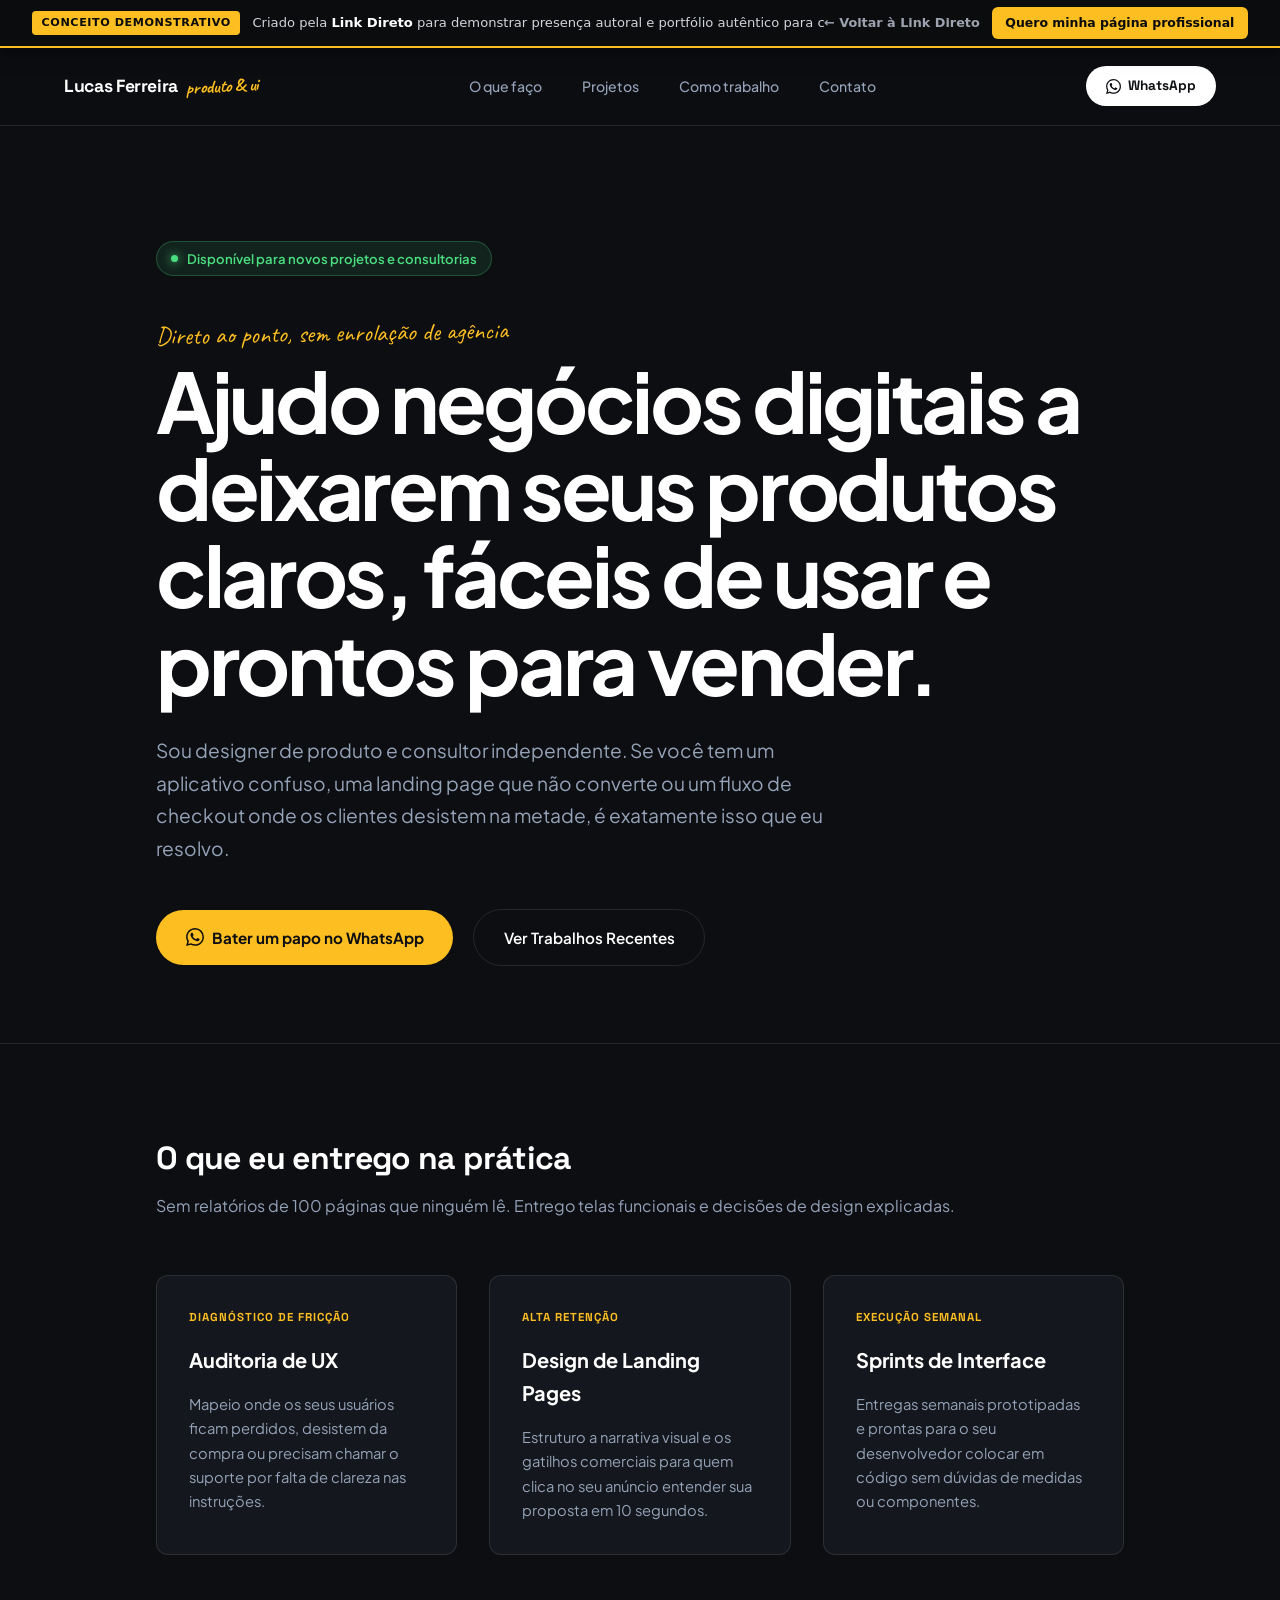
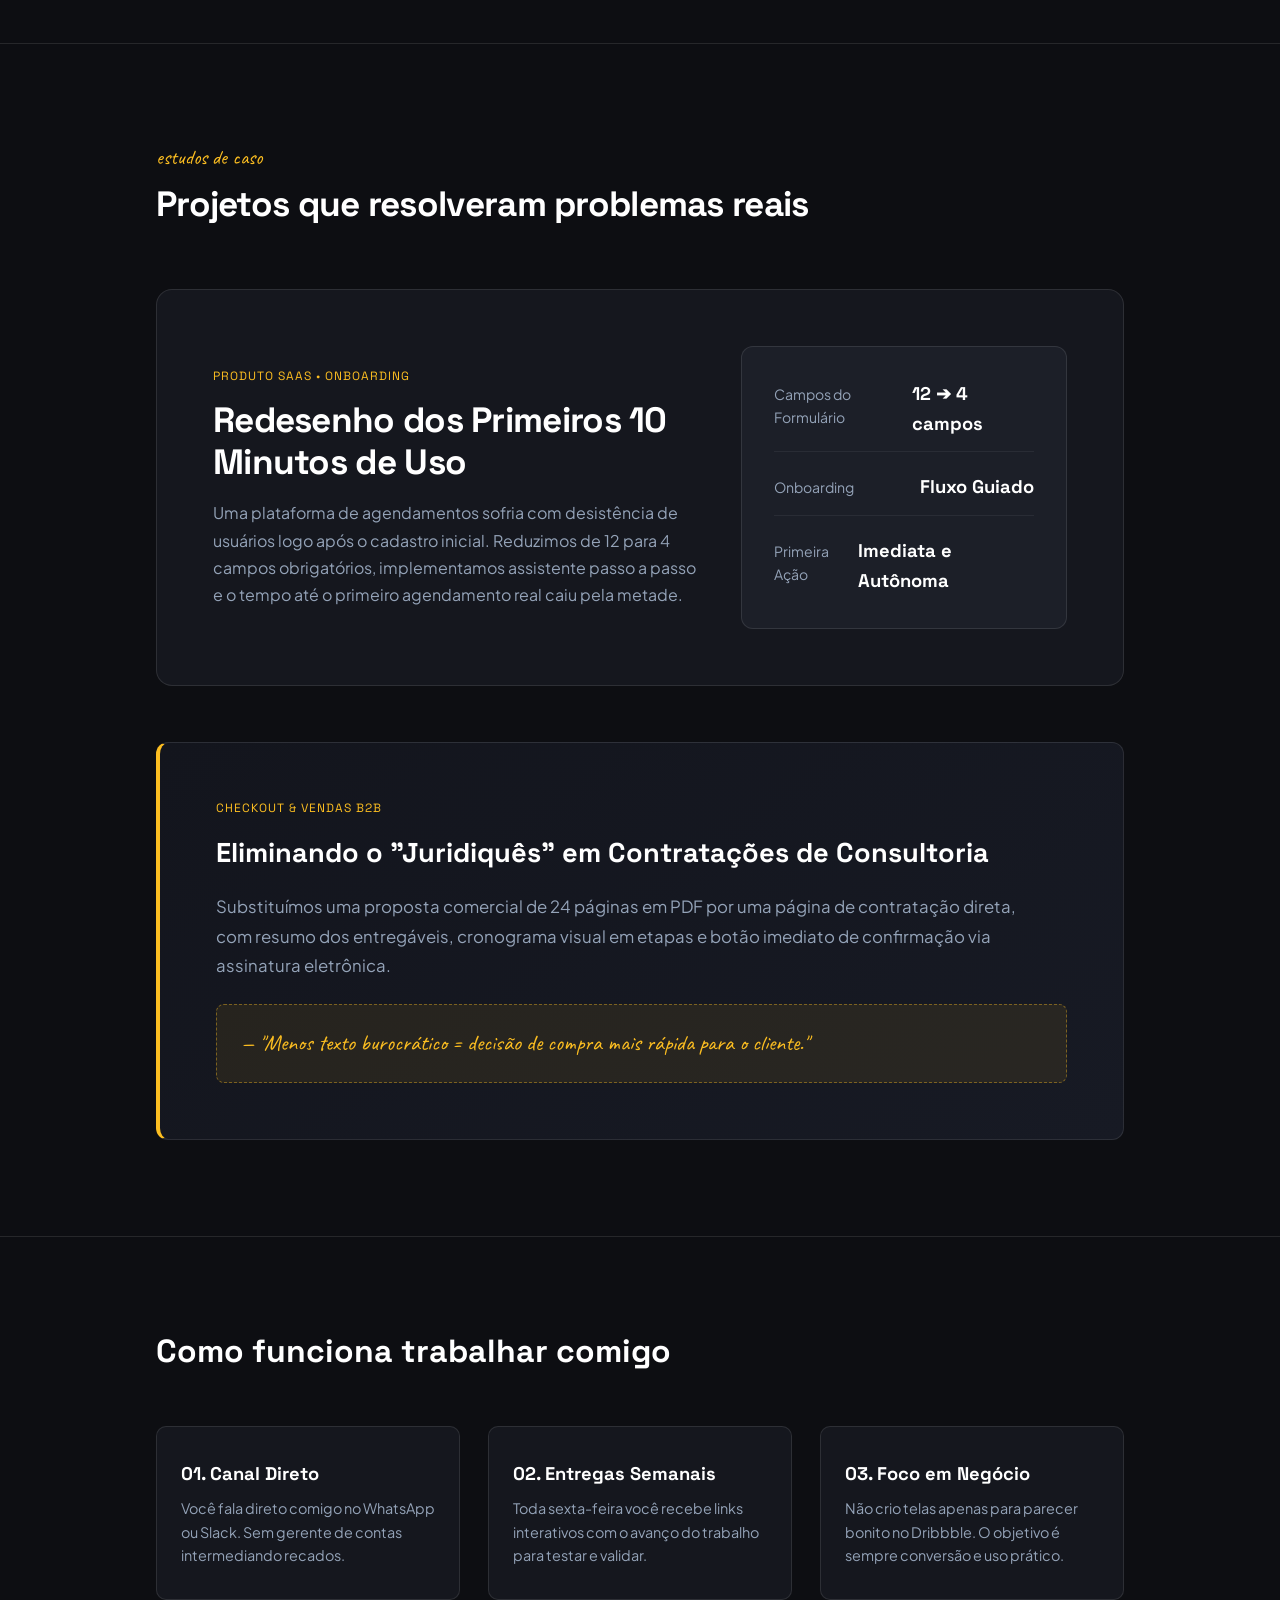
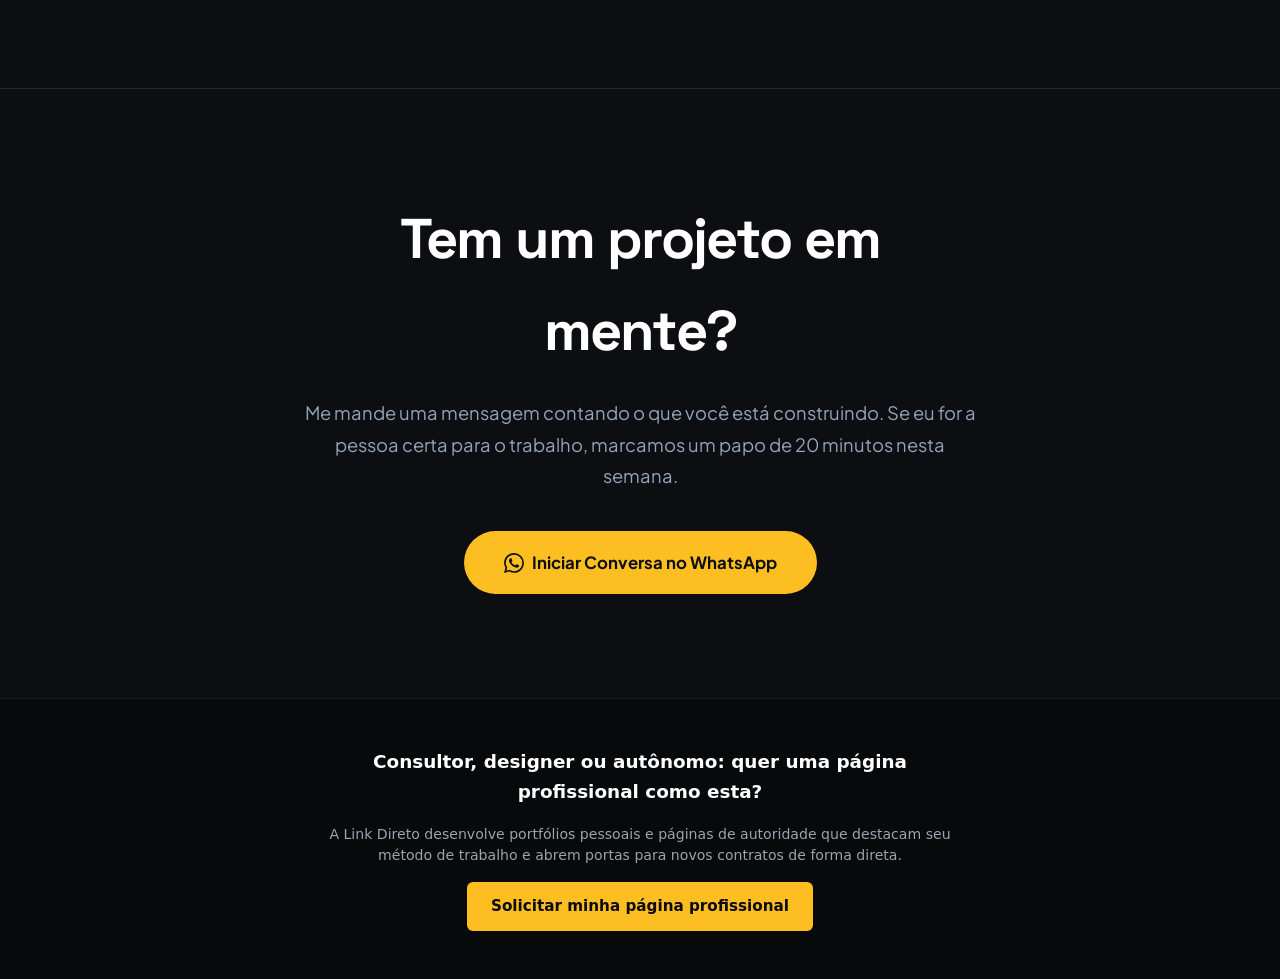
==== projetos/lucas-ferreira.html @ 42395b02 "primeiro commit" ====
<!DOCTYPE html>
<html lang="pt-BR">
<head>
  <meta charset="UTF-8">
  <meta name="viewport" content="width=device-width, initial-scale=1.0">
  <title>Lucas Ferreira — Estratégia de Produto & Design de Interface | Projeto Demonstrativo Link Direto</title>
  <meta name="description" content="Conceito demonstrativo para portfólio pessoal e consultores independentes criado pela Link Direto. Layout autoral, trabalhos selecionados e contato direto.">
  <link rel="icon" type="image/svg+xml" href="../favicon.svg">
  <link rel="preconnect" href="https://fonts.googleapis.com">
  <link rel="preconnect" href="https://fonts.gstatic.com" crossorigin>
  <link href="https://fonts.googleapis.com/css2?family=Plus+Jakarta+Sans:wght@400;500;600;700&family=Space+Grotesk:wght@500;600;700&family=Caveat:wght@600&display=swap" rel="stylesheet">
  <link rel="stylesheet" href="projetos.css">
  <style>
    /* ==========================================================================
       LUCAS FERREIRA — PORTFÓLIO PESSOAL, CRIATIVO & EXPERIMENTAL
       Paleta: Grafite Tátil (#101114), Areia (#F4F1EA), Amarelo Neon (#FCBE21),
       Verde Sinal (#4ADE80). Tipografia marcante e assimetria humana.
       ========================================================================== */
    :root {
      --p-bg: #0D0E12;
      --p-surface: #15171E;
      --p-card: #1C1F28;
      --p-border: rgba(255, 255, 255, 0.1);
      --p-accent: #FCBE21;
      --p-hand: 'Caveat', cursive;
      --p-mono: 'Space Grotesk', sans-serif;
      --p-body: 'Plus Jakarta Sans', sans-serif;
      --p-text: #F1F5F9;
      --p-muted: #94A3B8;
    }

    * { box-sizing: border-box; margin: 0; padding: 0; }

    body {
      background-color: var(--p-bg);
      color: var(--p-text);
      font-family: var(--p-body);
      line-height: 1.65;
    }

    a { text-decoration: none; color: inherit; }

    /* Barra Superior Pessoal */
    .personal-nav {
      position: sticky;
      top: var(--banner-height);
      background: rgba(13, 14, 18, 0.95);
      backdrop-filter: blur(16px);
      border-bottom: 1px solid var(--p-border);
      z-index: 100;
      padding: 1.15rem clamp(1.25rem, 5vw, 4rem);
      display: flex;
      align-items: center;
      justify-content: space-between;
    }

    .personal-signature {
      font-family: var(--p-mono);
      font-weight: 700;
      font-size: 1.1rem;
      letter-spacing: -0.02em;
      color: #FFFFFF;
      display: flex;
      align-items: center;
      gap: 0.5rem;
    }

    .signature-badge {
      font-family: var(--p-hand);
      font-size: 1.15rem;
      color: var(--p-accent);
      transform: rotate(-3deg);
    }

    .personal-nav-links {
      display: none;
      align-items: center;
      gap: 2.5rem;
      list-style: none;
      font-size: 0.88rem;
      font-weight: 500;
      color: var(--p-muted);
    }

    .personal-nav-links a:hover {
      color: #FFFFFF;
    }

    @media (min-width: 820px) {
      .personal-nav-links { display: flex; }
    }

    .btn-say-hi {
      background: #FFFFFF;
      color: #0D0E12;
      font-family: var(--p-mono);
      font-weight: 700;
      font-size: 0.85rem;
      padding: 0.55rem 1.25rem;
      border-radius: 999px;
      display: inline-flex;
      align-items: center;
      gap: 0.45rem;
      transition: all 180ms ease;
    }

    .btn-say-hi:hover {
      background: var(--p-accent);
      transform: scale(1.03);
    }

    .personal-container {
      max-width: 1080px;
      margin: 0 auto;
      padding: 0 clamp(1.25rem, 5vw, 3.5rem);
    }

    /* ==========================================================================
       HERO AUTORAL & PESSOAL
       ========================================================================== */
    .hero-personal {
      padding: clamp(4.5rem, 9vw, 8rem) 0 clamp(3.5rem, 6vw, 5.5rem);
      border-bottom: 1px solid var(--p-border);
      position: relative;
    }

    .status-live-tag {
      display: inline-flex;
      align-items: center;
      gap: 0.6rem;
      font-size: 0.82rem;
      font-weight: 600;
      color: #4ADE80;
      background: rgba(74, 222, 128, 0.1);
      border: 1px solid rgba(74, 222, 128, 0.25);
      padding: 0.35rem 0.85rem;
      border-radius: 999px;
      margin-bottom: 2rem;
    }

    .status-live-dot {
      width: 7px;
      height: 7px;
      background: #4ADE80;
      border-radius: 50%;
      box-shadow: 0 0 10px #4ADE80;
    }

    .hero-personal h1 {
      font-family: var(--font-mono);
      font-size: clamp(2.8rem, 6.5vw, 5.2rem);
      font-weight: 700;
      line-height: 1.05;
      letter-spacing: -0.04em;
      color: #FFFFFF;
      margin-bottom: 1.75rem;
    }

    .hero-handwritten-note {
      font-family: var(--p-hand);
      font-size: 1.55rem;
      color: var(--p-accent);
      display: block;
      margin-bottom: 0.5rem;
      transform: rotate(-1deg);
    }

    .hero-personal-bio {
      font-size: 1.2rem;
      color: var(--p-muted);
      line-height: 1.7;
      max-width: 680px;
      margin-bottom: 2.75rem;
    }

    .hero-personal-actions {
      display: flex;
      flex-wrap: wrap;
      align-items: center;
      gap: 1.25rem;
    }

    .btn-personal-primary {
      background: var(--p-accent);
      color: #0D0E12;
      font-weight: 700;
      font-size: 0.95rem;
      padding: 0.95rem 1.85rem;
      border-radius: 999px;
      display: inline-flex;
      align-items: center;
      gap: 0.5rem;
      transition: all 180ms ease;
    }

    .btn-personal-primary:hover {
      background: #FFFFFF;
      transform: translateY(-2px);
    }

    .btn-personal-ghost {
      border: 1px solid var(--p-border);
      color: #FFFFFF;
      font-weight: 600;
      font-size: 0.95rem;
      padding: 0.95rem 1.85rem;
      border-radius: 999px;
      transition: all 180ms ease;
    }

    .btn-personal-ghost:hover {
      border-color: #FFFFFF;
    }

    /* ==========================================================================
       SEÇÃO: O QUE EU FAÇO NA PRÁTICA
       ========================================================================== */
    .skills-practical-section {
      padding: 5.5rem 0;
      border-bottom: 1px solid var(--p-border);
    }

    .skills-header-personal {
      display: flex;
      flex-direction: column;
      gap: 0.5rem;
      margin-bottom: 3.5rem;
    }

    .skills-header-personal h2 {
      font-family: var(--p-mono);
      font-size: 2rem;
      letter-spacing: -0.02em;
      color: #FFFFFF;
    }

    .practical-grid {
      display: grid;
      grid-template-columns: 1fr;
      gap: 2rem;
    }

    @media (min-width: 768px) {
      .practical-grid {
        grid-template-columns: repeat(3, 1fr);
      }
    }

    .practical-card {
      background: var(--p-surface);
      border: 1px solid var(--p-border);
      border-radius: 12px;
      padding: 2rem;
      display: flex;
      flex-direction: column;
      gap: 1rem;
      position: relative;
    }

    .practical-tag {
      font-family: var(--p-mono);
      font-size: 0.72rem;
      font-weight: 700;
      text-transform: uppercase;
      letter-spacing: 1px;
      color: var(--p-accent);
    }

    .practical-card h3 {
      font-size: 1.25rem;
      color: #FFFFFF;
    }

    .practical-card p {
      font-size: 0.92rem;
      color: var(--p-muted);
      line-height: 1.65;
    }

    /* ==========================================================================
       SEÇÃO: TRABALHOS SELECIONADOS (FORMATOS DIFERENTES & ASSIMÉTRICOS)
       ========================================================================== */
    .cases-unique-section {
      padding: 6rem 0;
      border-bottom: 1px solid var(--p-border);
    }

    .cases-flow {
      display: flex;
      flex-direction: column;
      gap: 3.5rem;
    }

    /* CASO 1: Layout Horizontal com Destaque de Métricas */
    .case-wide-box {
      background: var(--p-surface);
      border: 1px solid var(--p-border);
      border-radius: 16px;
      padding: clamp(2rem, 5vw, 3.5rem);
      display: grid;
      grid-template-columns: 1fr;
      gap: 2.5rem;
      align-items: center;
    }

    @media (min-width: 860px) {
      .case-wide-box {
        grid-template-columns: 1.2fr 0.8fr;
      }
    }

    .case-category-pill {
      font-family: var(--p-mono);
      font-size: 0.75rem;
      color: var(--p-accent);
      text-transform: uppercase;
      letter-spacing: 1px;
      margin-bottom: 0.75rem;
      display: block;
    }

    .case-wide-box h3 {
      font-family: var(--p-mono);
      font-size: clamp(1.6rem, 3vw, 2.2rem);
      color: #FFFFFF;
      letter-spacing: -0.02em;
      margin-bottom: 1rem;
      line-height: 1.2;
    }

    .case-wide-box p {
      font-size: 1rem;
      color: var(--p-muted);
      line-height: 1.7;
    }

    .case-metrics-card {
      background: var(--p-card);
      border: 1px solid var(--p-border);
      border-radius: 12px;
      padding: 2rem;
      display: flex;
      flex-direction: column;
      gap: 1.25rem;
    }

    .metric-row-personal {
      display: flex;
      justify-content: space-between;
      align-items: baseline;
      border-bottom: 1px solid rgba(255, 255, 255, 0.06);
      padding-bottom: 0.75rem;
    }

    .metric-row-personal:last-child {
      border-bottom: none;
      padding-bottom: 0;
    }

    .metric-row-personal span {
      font-size: 0.88rem;
      color: var(--p-muted);
    }

    .metric-row-personal strong {
      font-family: var(--p-mono);
      font-size: 1.15rem;
      color: #FFFFFF;
    }

    /* CASO 2: Layout Baseado em Texto & Anotações de Decisão */
    .case-text-editorial {
      background: linear-gradient(145deg, #13151D 0%, #171A24 100%);
      border: 1px solid var(--p-border);
      border-left: 4px solid var(--p-accent);
      border-radius: 12px;
      padding: clamp(2rem, 5vw, 3.5rem);
    }

    .case-text-editorial h3 {
      font-family: var(--p-mono);
      font-size: 1.7rem;
      color: #FFFFFF;
      margin-bottom: 1rem;
    }

    .case-text-editorial p {
      font-size: 1.05rem;
      color: var(--p-muted);
      line-height: 1.75;
      margin-bottom: 1.5rem;
      max-width: 820px;
    }

    .designer-note {
      background: rgba(252, 190, 33, 0.08);
      border: 1px dashed rgba(252, 190, 33, 0.4);
      padding: 1.25rem 1.5rem;
      border-radius: 8px;
      display: flex;
      align-items: center;
      gap: 1rem;
    }

    .note-hand {
      font-family: var(--p-hand);
      font-size: 1.4rem;
      color: var(--p-accent);
      flex: 1;
    }

    /* ==========================================================================
       SEÇÃO: COMO É TRABALHAR COMIGO (SEM BUROCRACIA)
       ========================================================================== */
    .how-we-work-section {
      padding: 5.5rem 0;
      border-bottom: 1px solid var(--p-border);
    }

    .rules-grid {
      display: grid;
      grid-template-columns: 1fr;
      gap: 1.75rem;
    }

    @media (min-width: 768px) {
      .rules-grid {
        grid-template-columns: repeat(3, 1fr);
      }
    }

    .rule-item {
      background: var(--p-surface);
      border: 1px solid var(--p-border);
      border-radius: 10px;
      padding: 2rem 1.5rem;
    }

    .rule-item h4 {
      font-family: var(--p-mono);
      font-size: 1.15rem;
      color: #FFFFFF;
      margin-bottom: 0.5rem;
    }

    .rule-item p {
      font-size: 0.9rem;
      color: var(--p-muted);
      line-height: 1.6;
    }

    /* ==========================================================================
       SEÇÃO: VAMOS CONVERSAR
       ========================================================================== */
    .cta-personal-section {
      padding: 6.5rem 0;
      text-align: center;
    }

    .cta-box-personal {
      max-width: 680px;
      margin: 0 auto;
    }

    .cta-box-personal h2 {
      font-family: var(--p-mono);
      font-size: clamp(2.3rem, 5vw, 3.5rem);
      letter-spacing: -0.03em;
      color: #FFFFFF;
      margin-bottom: 1.25rem;
    }

    .cta-box-personal p {
      font-size: 1.15rem;
      color: var(--p-muted);
      margin-bottom: 2.5rem;
      line-height: 1.7;
    }
  </style>
</head>
<body>

  <!-- Top Banner de Transparência Link Direto -->
  <aside class="demo-top-banner" aria-label="Aviso de Projeto Demonstrativo">
    <div class="demo-banner-content">
      <span class="demo-pill">Conceito Demonstrativo</span>
      <span class="demo-banner-text">
        Criado pela <strong>Link Direto</strong> para demonstrar presença autoral e portfólio autêntico para consultores e profissionais independentes.
      </span>
    </div>
    <div class="demo-banner-actions">
      <a href="../index.html#projetos" class="btn-banner-back">← Voltar à Link Direto</a>
      <a href="../index.html#contato" class="btn-banner-cta">Quero minha página profissional</a>
    </div>
  </aside>

  <div class="demo-page-wrapper">
    <!-- Navegação Pessoal -->
    <header class="personal-nav">
      <div class="personal-signature">
        Lucas Ferreira <span class="signature-badge">produto & ui</span>
      </div>

      <ul class="personal-nav-links">
        <li><a href="#pratica">O que faço</a></li>
        <li><a href="#trabalhos">Projetos</a></li>
        <li><a href="#metodo">Como trabalho</a></li>
        <li><a href="#contato">Contato</a></li>
      </ul>

      <a href="https://wa.me/?text=Ol%C3%A1%20Lucas!%20Visitei%20sua%20p%C3%A1gina%20e%20gostaria%20de%20conversar%20sobre%20um%20projeto." target="_blank" rel="noopener" class="btn-say-hi">
        <svg width="15" height="15" viewBox="0 0 24 24" fill="currentColor" aria-hidden="true"><path d="M17.472 14.382c-.297-.149-1.758-.867-2.03-.967-.273-.099-.471-.148-.67.15-.197.297-.767.966-.94 1.164-.173.199-.347.223-.644.075-.297-.15-1.255-.463-2.39-1.475-.883-.788-1.48-1.761-1.653-2.059-.173-.297-.018-.458.13-.606.134-.133.298-.347.446-.52.149-.174.198-.298.298-.497.099-.198.05-.371-.025-.52-.075-.149-.669-1.612-.916-2.207-.242-.579-.487-.5-.669-.51-.173-.008-.371-.01-.57-.01-.198 0-.52.074-.792.372-.272.297-1.04 1.016-1.04 2.479 0 1.462 1.065 2.875 1.213 3.074.149.198 2.096 3.2 5.077 4.487.709.306 1.262.489 1.694.625.712.227 1.36.195 1.871.118.571-.085 1.758-.719 2.006-1.413.248-.694.248-1.289.173-1.413-.074-.124-.272-.198-.57-.347m-5.421 7.403h-.004a9.87 9.87 0 01-5.031-1.378l-.361-.214-3.741.982.998-3.648-.235-.374a9.86 9.86 0 01-1.51-5.26c.001-5.45 4.436-9.884 9.888-9.884 2.64 0 5.122 1.03 6.988 2.898a9.825 9.825 0 012.893 6.994c-.003 5.45-4.437 9.884-9.885 9.884m8.413-18.297A11.815 11.815 0 0012.05 0C5.495 0 .16 5.335.157 11.892c0 2.096.547 4.142 1.588 5.945L.057 24l6.305-1.654a11.882 11.882 0 005.683 1.448h.005c6.554 0 11.89-5.335 11.893-11.893a11.821 11.821 0 00-3.48-8.413Z"/></svg>
        <span>WhatsApp</span>
      </a>
    </header>

    <main>
      <!-- HERO PESSOAL & EXPRESSIVO -->
      <section class="hero-personal">
        <div class="personal-container">
          <div class="status-live-tag">
            <span class="status-live-dot"></span>
            Disponível para novos projetos e consultorias
          </div>

          <span class="hero-handwritten-note">Direto ao ponto, sem enrolação de agência</span>
          <h1>
            Ajudo negócios digitais a deixarem seus produtos claros, fáceis de usar e prontos para vender.
          </h1>

          <p class="hero-personal-bio">
            Sou designer de produto e consultor independente. Se você tem um aplicativo confuso, uma landing page que não converte ou um fluxo de checkout onde os clientes desistem na metade, é exatamente isso que eu resolvo.
          </p>

          <div class="hero-personal-actions">
            <a href="https://wa.me/?text=Ol%C3%A1%20Lucas!%20Gostaria%20de%20apresentar%20meu%20projeto." target="_blank" rel="noopener" class="btn-personal-primary">
              <svg width="18" height="18" viewBox="0 0 24 24" fill="currentColor" aria-hidden="true"><path d="M17.472 14.382c-.297-.149-1.758-.867-2.03-.967-.273-.099-.471-.148-.67.15-.197.297-.767.966-.94 1.164-.173.199-.347.223-.644.075-.297-.15-1.255-.463-2.39-1.475-.883-.788-1.48-1.761-1.653-2.059-.173-.297-.018-.458.13-.606.134-.133.298-.347.446-.52.149-.174.198-.298.298-.497.099-.198.05-.371-.025-.52-.075-.149-.669-1.612-.916-2.207-.242-.579-.487-.5-.669-.51-.173-.008-.371-.01-.57-.01-.198 0-.52.074-.792.372-.272.297-1.04 1.016-1.04 2.479 0 1.462 1.065 2.875 1.213 3.074.149.198 2.096 3.2 5.077 4.487.709.306 1.262.489 1.694.625.712.227 1.36.195 1.871.118.571-.085 1.758-.719 2.006-1.413.248-.694.248-1.289.173-1.413-.074-.124-.272-.198-.57-.347m-5.421 7.403h-.004a9.87 9.87 0 01-5.031-1.378l-.361-.214-3.741.982.998-3.648-.235-.374a9.86 9.86 0 01-1.51-5.26c.001-5.45 4.436-9.884 9.888-9.884 2.64 0 5.122 1.03 6.988 2.898a9.825 9.825 0 012.893 6.994c-.003 5.45-4.437 9.884-9.885 9.884m8.413-18.297A11.815 11.815 0 0012.05 0C5.495 0 .16 5.335.157 11.892c0 2.096.547 4.142 1.588 5.945L.057 24l6.305-1.654a11.882 11.882 0 005.683 1.448h.005c6.554 0 11.89-5.335 11.893-11.893a11.821 11.821 0 00-3.48-8.413Z"/></svg>
              <span>Bater um papo no WhatsApp</span>
            </a>
            <a href="#trabalhos" class="btn-personal-ghost">
              Ver Trabalhos Recentes
            </a>
          </div>
        </div>
      </section>

      <!-- O QUE FAÇO NA PRÁTICA -->
      <section id="pratica" class="skills-practical-section">
        <div class="personal-container">
          <div class="skills-header-personal">
            <h2>O que eu entrego na prática</h2>
            <p style="color: var(--p-muted);">Sem relatórios de 100 páginas que ninguém lê. Entrego telas funcionais e decisões de design explicadas.</p>
          </div>

          <div class="practical-grid">
            <div class="practical-card">
              <span class="practical-tag">Diagnóstico de Fricção</span>
              <h3>Auditoria de UX</h3>
              <p>Mapeio onde os seus usuários ficam perdidos, desistem da compra ou precisam chamar o suporte por falta de clareza nas instruções.</p>
            </div>

            <div class="practical-card">
              <span class="practical-tag">Alta Retenção</span>
              <h3>Design de Landing Pages</h3>
              <p>Estruturo a narrativa visual e os gatilhos comerciais para quem clica no seu anúncio entender sua proposta em 10 segundos.</p>
            </div>

            <div class="practical-card">
              <span class="practical-tag">Execução Semanal</span>
              <h3>Sprints de Interface</h3>
              <p>Entregas semanais prototipadas e prontas para o seu desenvolvedor colocar em código sem dúvidas de medidas ou componentes.</p>
            </div>
          </div>
        </div>
      </section>

      <!-- TRABALHOS SELECIONADOS (LAYOUTS ASSIMÉTRICOS) -->
      <section id="trabalhos" class="cases-unique-section">
        <div class="personal-container">
          <div style="margin-bottom: 3.5rem;">
            <span class="signature-badge" style="font-size: 1.3rem;">estudos de caso</span>
            <h2 style="font-family: var(--p-mono); font-size: 2.2rem; color: #FFFFFF; letter-spacing: -0.02em;">
              Projetos que resolveram problemas reais
            </h2>
          </div>

          <div class="cases-flow">
            <!-- CASO 01: Layout Horizontal com Métricas -->
            <article class="case-wide-box">
              <div>
                <span class="case-category-pill">Produto SaaS • Onboarding</span>
                <h3>Redesenho dos Primeiros 10 Minutos de Uso</h3>
                <p>
                  Uma plataforma de agendamentos sofria com desistência de usuários logo após o cadastro inicial. Reduzimos de 12 para 4 campos obrigatórios, implementamos assistente passo a passo e o tempo até o primeiro agendamento real caiu pela metade.
                </p>
              </div>

              <div class="case-metrics-card">
                <div class="metric-row-personal">
                  <span>Campos do Formulário</span>
                  <strong>12 ➔ 4 campos</strong>
                </div>
                <div class="metric-row-personal">
                  <span>Onboarding</span>
                  <strong>Fluxo Guiado</strong>
                </div>
                <div class="metric-row-personal">
                  <span>Primeira Ação</span>
                  <strong>Imediata e Autônoma</strong>
                </div>
              </div>
            </article>

            <!-- CASO 02: Layout Editorial de Texto e Anotação -->
            <article class="case-text-editorial">
              <span class="case-category-pill">Checkout & Vendas B2B</span>
              <h3>Eliminando o "Juridiquês" em Contratações de Consultoria</h3>
              <p>
                Substituímos uma proposta comercial de 24 páginas em PDF por uma página de contratação direta, com resumo dos entregáveis, cronograma visual em etapas e botão imediato de confirmação via assinatura eletrônica.
              </p>

              <div class="designer-note">
                <span class="note-hand">
                  &mdash; "Menos texto burocrático = decisão de compra mais rápida para o cliente."
                </span>
              </div>
            </article>
          </div>
        </div>
      </section>

      <!-- COMO É TRABALHAR COMIGO -->
      <section id="metodo" class="how-we-work-section">
        <div class="personal-container">
          <div style="margin-bottom: 3rem;">
            <h2 style="font-family: var(--p-mono); font-size: 2rem; color: #FFFFFF;">
              Como funciona trabalhar comigo
            </h2>
          </div>

          <div class="rules-grid">
            <div class="rule-item">
              <h4>01. Canal Direto</h4>
              <p>Você fala direto comigo no WhatsApp ou Slack. Sem gerente de contas intermediando recados.</p>
            </div>

            <div class="rule-item">
              <h4>02. Entregas Semanais</h4>
              <p>Toda sexta-feira você recebe links interativos com o avanço do trabalho para testar e validar.</p>
            </div>

            <div class="rule-item">
              <h4>03. Foco em Negócio</h4>
              <p>Não crio telas apenas para parecer bonito no Dribbble. O objetivo é sempre conversão e uso prático.</p>
            </div>
          </div>
        </div>
      </section>

      <!-- CTA FINAL PESSOAL -->
      <section id="contato" class="cta-personal-section">
        <div class="personal-container">
          <div class="cta-box-personal">
            <h2>Tem um projeto em mente?</h2>
            <p>
              Me mande uma mensagem contando o que você está construindo. Se eu for a pessoa certa para o trabalho, marcamos um papo de 20 minutos nesta semana.
            </p>
            <a href="https://wa.me/?text=Ol%C3%A1%20Lucas!%20Gostaria%20de%20trocar%20uma%20ideia%20sobre%20um%20novo%20projeto." target="_blank" rel="noopener" class="btn-personal-primary" style="font-size: 1.05rem; padding: 1.1rem 2.5rem;">
              <svg width="20" height="20" viewBox="0 0 24 24" fill="currentColor" aria-hidden="true"><path d="M17.472 14.382c-.297-.149-1.758-.867-2.03-.967-.273-.099-.471-.148-.67.15-.197.297-.767.966-.94 1.164-.173.199-.347.223-.644.075-.297-.15-1.255-.463-2.39-1.475-.883-.788-1.48-1.761-1.653-2.059-.173-.297-.018-.458.13-.606.134-.133.298-.347.446-.52.149-.174.198-.298.298-.497.099-.198.05-.371-.025-.52-.075-.149-.669-1.612-.916-2.207-.242-.579-.487-.5-.669-.51-.173-.008-.371-.01-.57-.01-.198 0-.52.074-.792.372-.272.297-1.04 1.016-1.04 2.479 0 1.462 1.065 2.875 1.213 3.074.149.198 2.096 3.2 5.077 4.487.709.306 1.262.489 1.694.625.712.227 1.36.195 1.871.118.571-.085 1.758-.719 2.006-1.413.248-.694.248-1.289.173-1.413-.074-.124-.272-.198-.57-.347m-5.421 7.403h-.004a9.87 9.87 0 01-5.031-1.378l-.361-.214-3.741.982.998-3.648-.235-.374a9.86 9.86 0 01-1.51-5.26c.001-5.45 4.436-9.884 9.888-9.884 2.64 0 5.122 1.03 6.988 2.898a9.825 9.825 0 012.893 6.994c-.003 5.45-4.437 9.884-9.885 9.884m8.413-18.297A11.815 11.815 0 0012.05 0C5.495 0 .16 5.335.157 11.892c0 2.096.547 4.142 1.588 5.945L.057 24l6.305-1.654a11.882 11.882 0 005.683 1.448h.005c6.554 0 11.89-5.335 11.893-11.893a11.821 11.821 0 00-3.48-8.413Z"/></svg>
              <span>Iniciar Conversa no WhatsApp</span>
            </a>
          </div>
        </div>
      </section>
    </main>

    <!-- Footer Demonstrativo Link Direto -->
    <footer class="demo-footer">
      <div class="demo-footer-box">
        <h4>Consultor, designer ou autônomo: quer uma página profissional como esta?</h4>
        <p>A Link Direto desenvolve portfólios pessoais e páginas de autoridade que destacam seu método de trabalho e abrem portas para novos contratos de forma direta.</p>
        <a href="../index.html#contato" class="btn-banner-cta" style="padding: 0.75rem 1.5rem; font-size: 0.95rem;">
          Solicitar minha página profissional
        </a>
      </div>
    </footer>
  </div>

</body>
</html>
---- projetos/projetos.css ----
/* ==========================================================================
   LINK DIRETO — ESTILOS DOS PROJETOS DEMONSTRATIVOS
   Top banner de demonstração + estilos compartilhados para conceitos
   ========================================================================== */

:root {
  --banner-height: 48px;
  --font-base: 'Inter', system-ui, -apple-system, sans-serif;
  --font-serif: Georgia, 'Times New Roman', serif;
}

/* Banner de Transparência no Topo do Projeto Demonstrativo */
.demo-top-banner {
  position: fixed;
  top: 0;
  left: 0;
  right: 0;
  height: var(--banner-height);
  background-color: #0B0C0E;
  border-bottom: 2px solid #FCBE21;
  color: #FFFFFF;
  z-index: 9999;
  display: flex;
  align-items: center;
  justify-content: space-between;
  padding: 0 clamp(1rem, 3vw, 2rem);
  font-family: var(--font-base);
  font-size: 0.82rem;
  box-shadow: 0 4px 15px rgba(0, 0, 0, 0.5);
}

.demo-banner-content {
  display: flex;
  align-items: center;
  gap: 0.75rem;
  overflow: hidden;
  text-overflow: ellipsis;
  white-space: nowrap;
}

.demo-pill {
  background: #FCBE21;
  color: #0A0B0D;
  font-weight: 800;
  font-size: 0.7rem;
  padding: 0.2rem 0.6rem;
  border-radius: 4px;
  text-transform: uppercase;
  letter-spacing: 0.05em;
  flex-shrink: 0;
}

.demo-banner-text {
  color: #D1D5DB;
}

.demo-banner-text strong {
  color: #FFFFFF;
}

.demo-banner-actions {
  display: flex;
  align-items: center;
  gap: 0.75rem;
  flex-shrink: 0;
}

.btn-banner-back {
  color: #9CA3AF;
  text-decoration: none;
  font-size: 0.8rem;
  font-weight: 600;
  display: inline-flex;
  align-items: center;
  gap: 0.35rem;
  transition: color 150ms;
}

.btn-banner-back:hover {
  color: #FFFFFF;
}

.btn-banner-cta {
  background-color: #FCBE21;
  color: #0A0B0D;
  text-decoration: none;
  font-weight: 700;
  font-size: 0.78rem;
  padding: 0.35rem 0.85rem;
  border-radius: 6px;
  transition: opacity 150ms, transform 150ms;
  display: inline-flex;
  align-items: center;
  gap: 0.35rem;
}

.btn-banner-cta:hover {
  opacity: 0.92;
  transform: translateY(-1px);
}

/* Espaçador para o conteúdo da página não ficar embaixo do banner */
.demo-page-wrapper {
  margin-top: var(--banner-height);
  min-height: calc(100vh - var(--banner-height));
  display: flex;
  flex-direction: column;
}

/* Footer do Projeto Demonstrativo */
.demo-footer {
  margin-top: auto;
  background-color: #08090B;
  border-top: 1px solid rgba(255, 255, 255, 0.08);
  padding: 3rem 1.5rem;
  text-align: center;
  font-family: var(--font-base);
}

.demo-footer-box {
  max-width: 650px;
  margin: 0 auto;
  display: flex;
  flex-direction: column;
  align-items: center;
  gap: 1rem;
}

.demo-footer h4 {
  color: #FFFFFF;
  font-size: 1.15rem;
}

.demo-footer p {
  color: #9CA3AF;
  font-size: 0.88rem;
  line-height: 1.5;
}

@media (max-width: 768px) {
  :root {
    --banner-height: 60px;
  }
  .demo-top-banner {
    flex-direction: column;
    justify-content: center;
    gap: 0.35rem;
    padding: 0.5rem 1rem;
    height: auto;
    min-height: var(--banner-height);
  }
  .demo-banner-content {
    font-size: 0.75rem;
  }
  .demo-banner-actions {
    width: 100%;
    justify-content: space-between;
  }
}
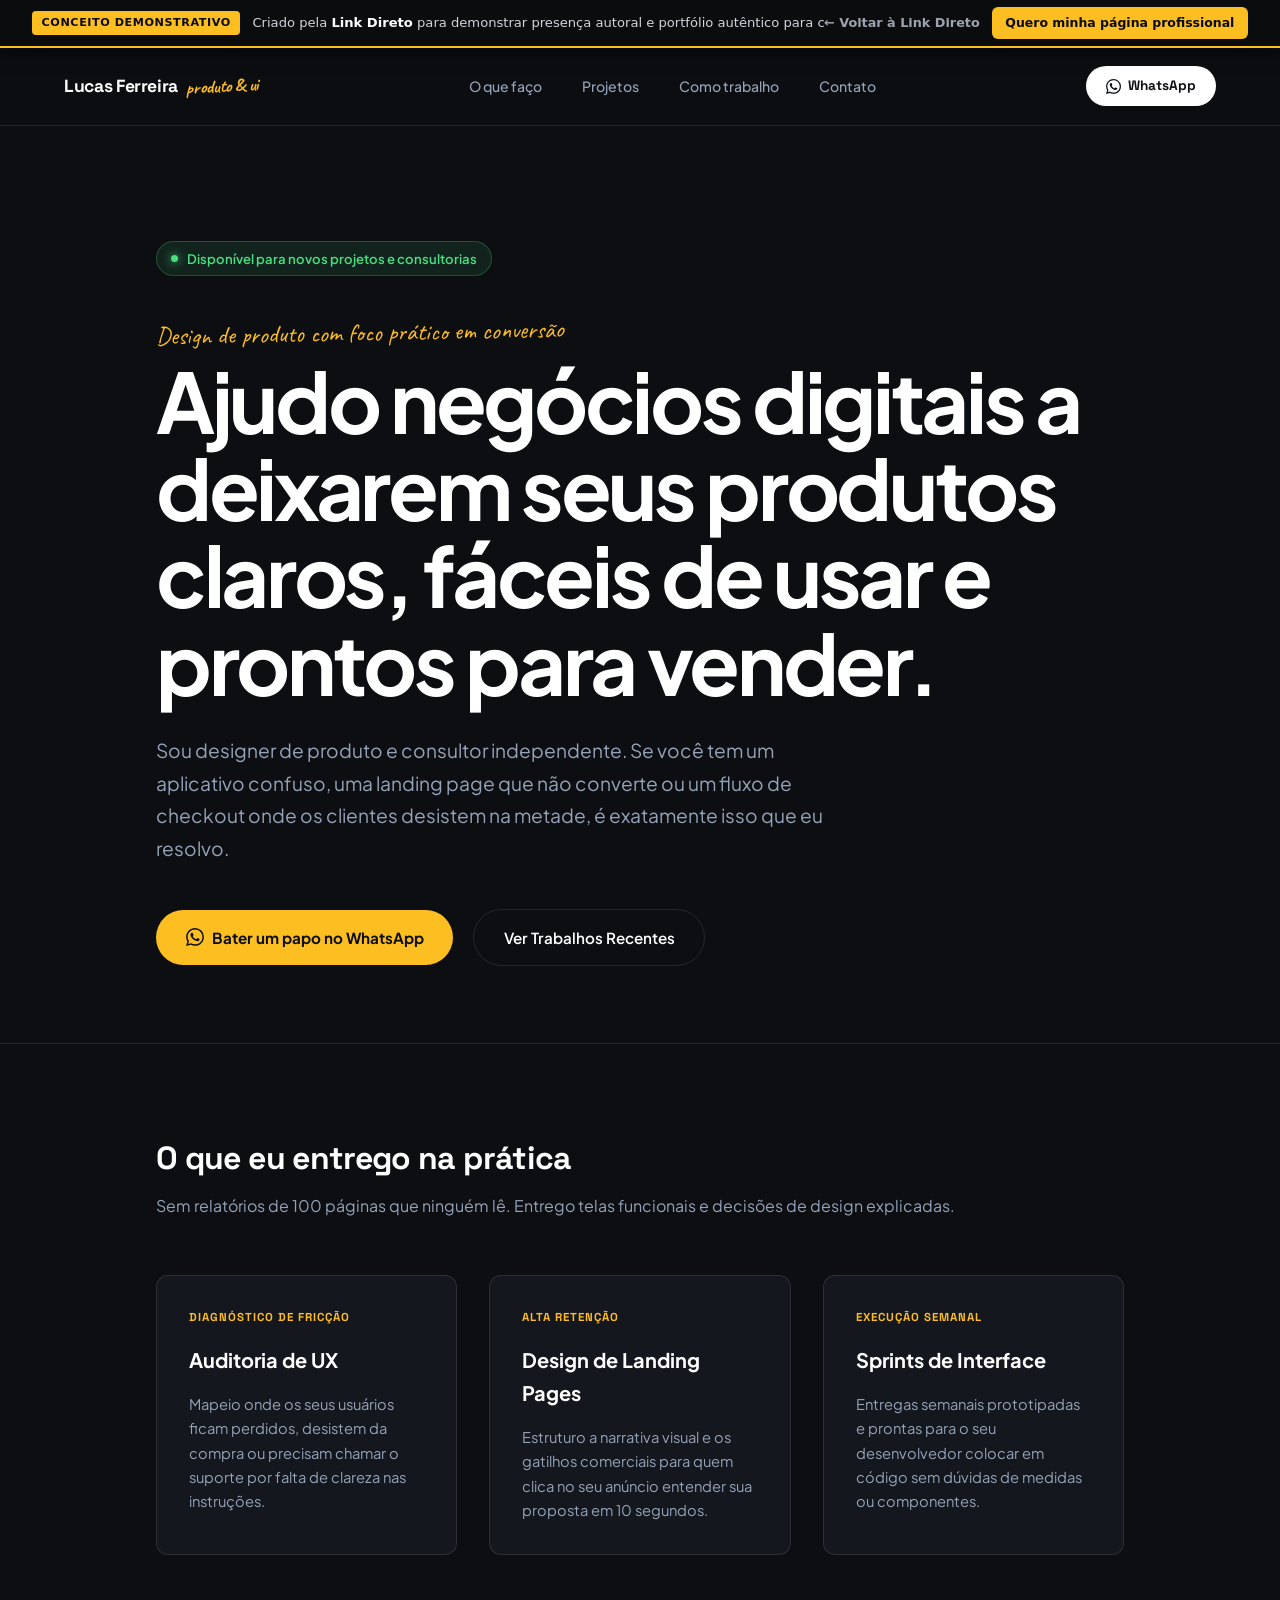
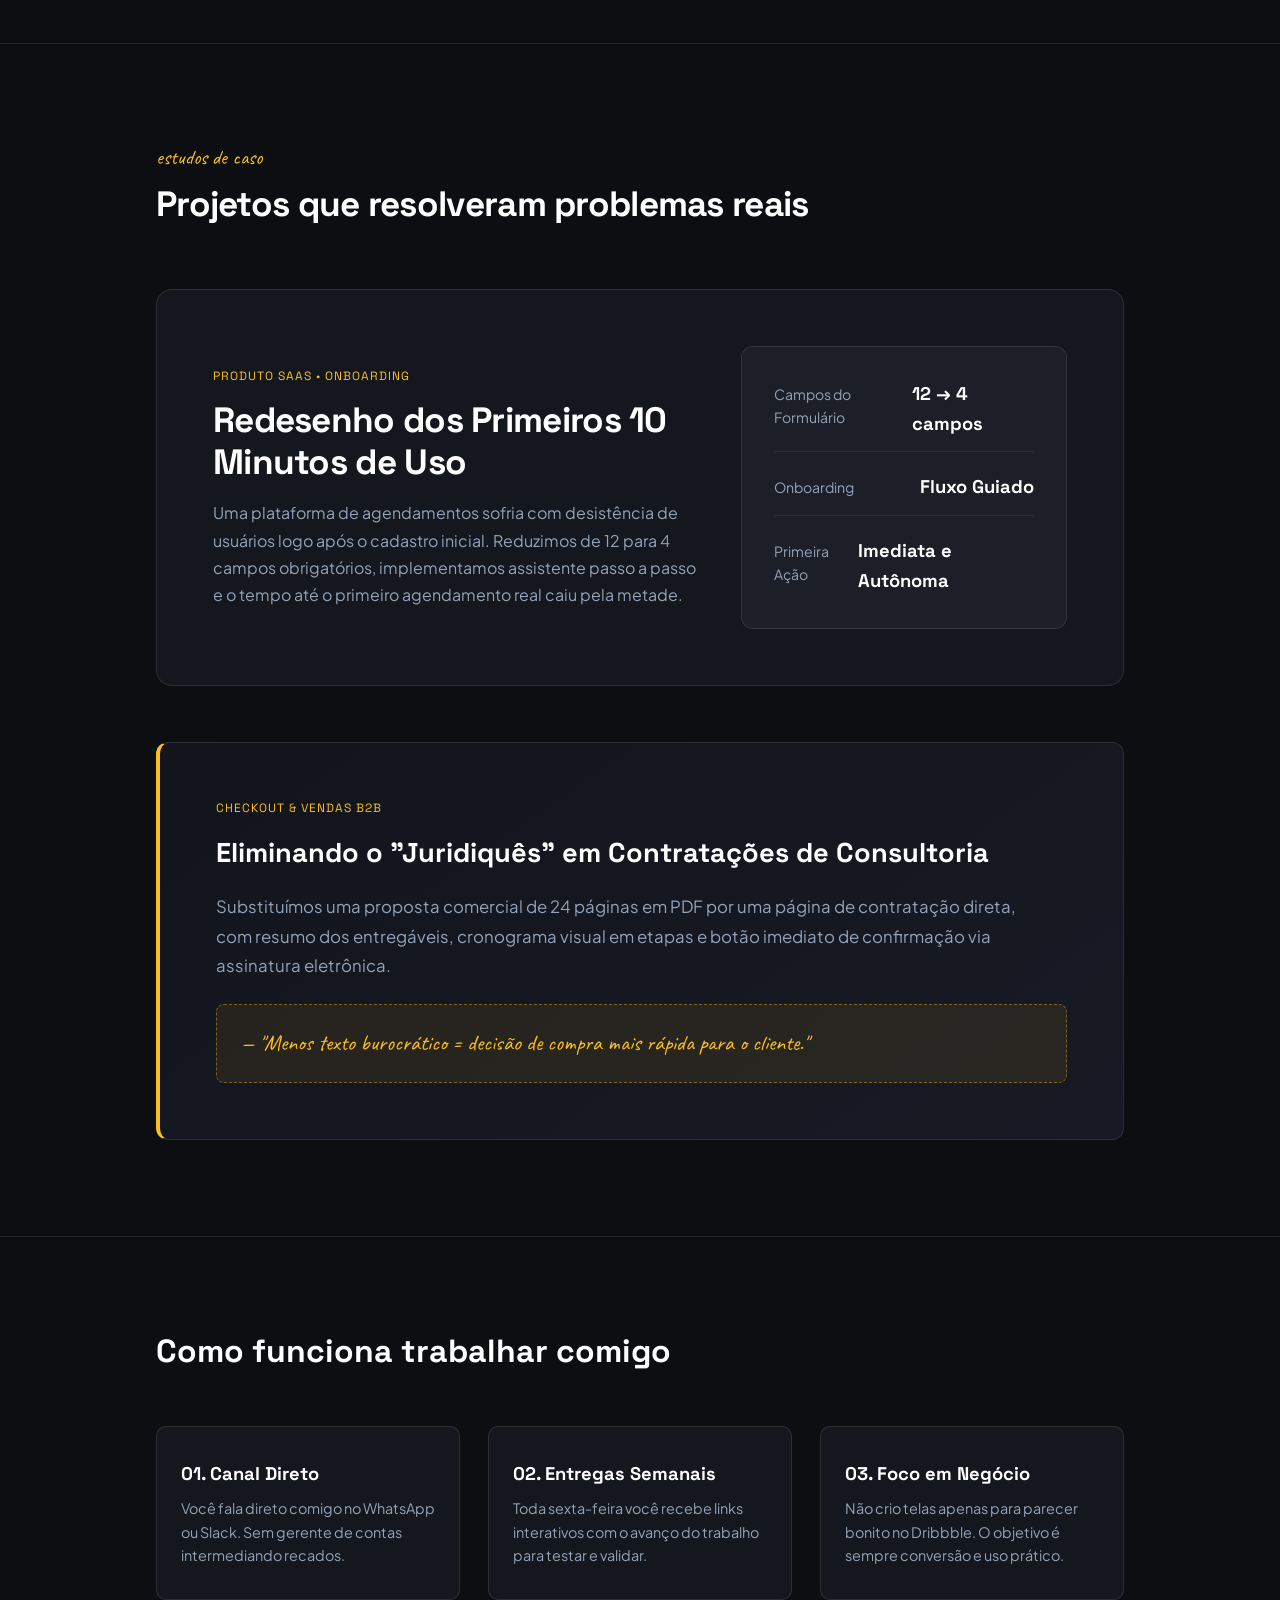
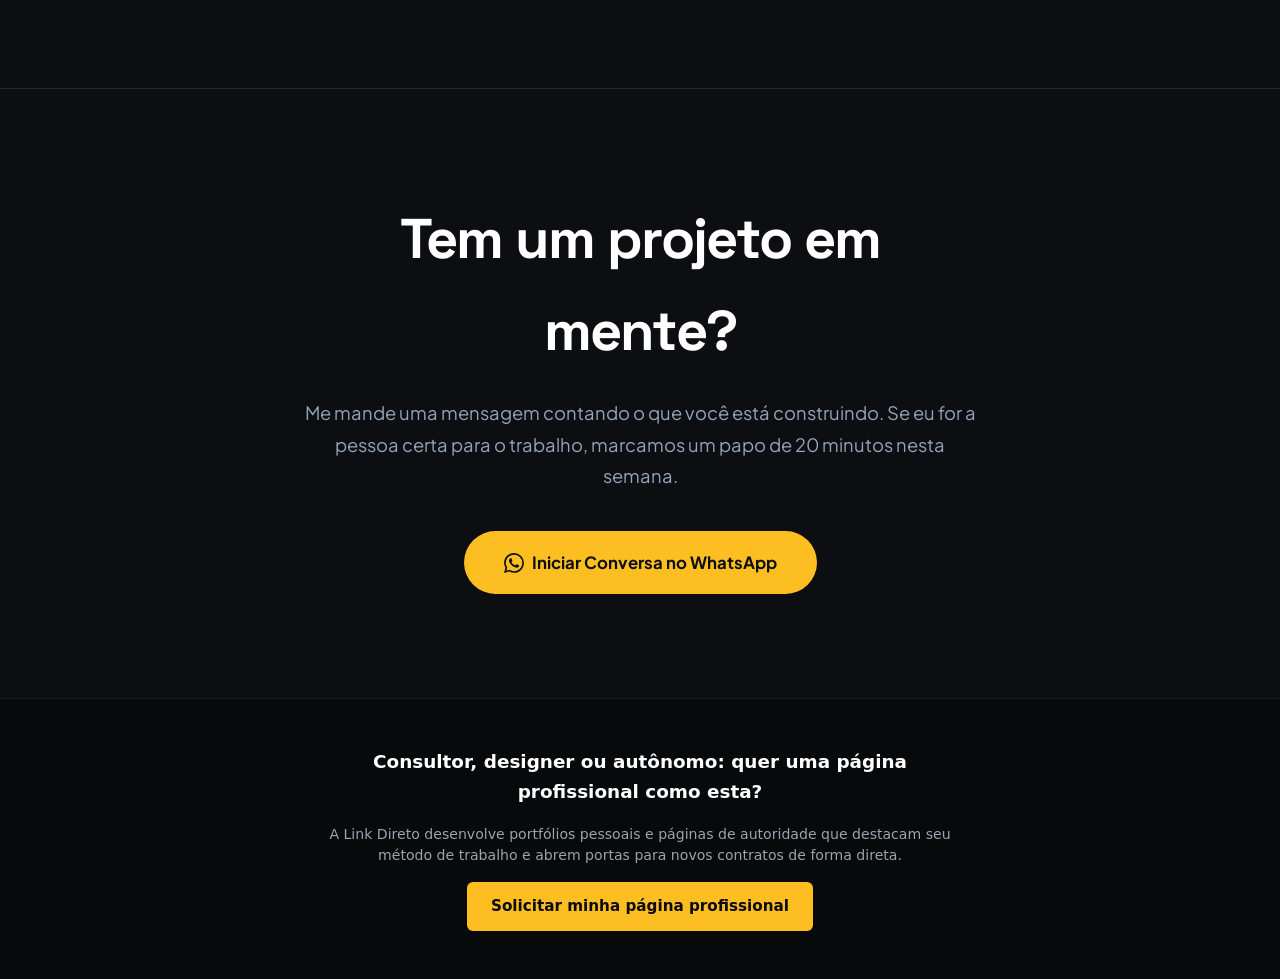
==== commit 455bfaab: "alteracoes finais" ====
--- a/projetos/lucas-ferreira.html
+++ b/projetos/lucas-ferreira.html
@@ -523,7 +523,7 @@
             Disponível para novos projetos e consultorias
           </div>
 
-          <span class="hero-handwritten-note">Direto ao ponto, sem enrolação de agência</span>
+          <span class="hero-handwritten-note">Design de produto com foco prático em conversão</span>
           <h1>
             Ajudo negócios digitais a deixarem seus produtos claros, fáceis de usar e prontos para vender.
           </h1>
@@ -598,7 +598,7 @@
               <div class="case-metrics-card">
                 <div class="metric-row-personal">
                   <span>Campos do Formulário</span>
-                  <strong>12 ➔ 4 campos</strong>
+                  <strong>12 &rarr; 4 campos</strong>
                 </div>
                 <div class="metric-row-personal">
                   <span>Onboarding</span>
